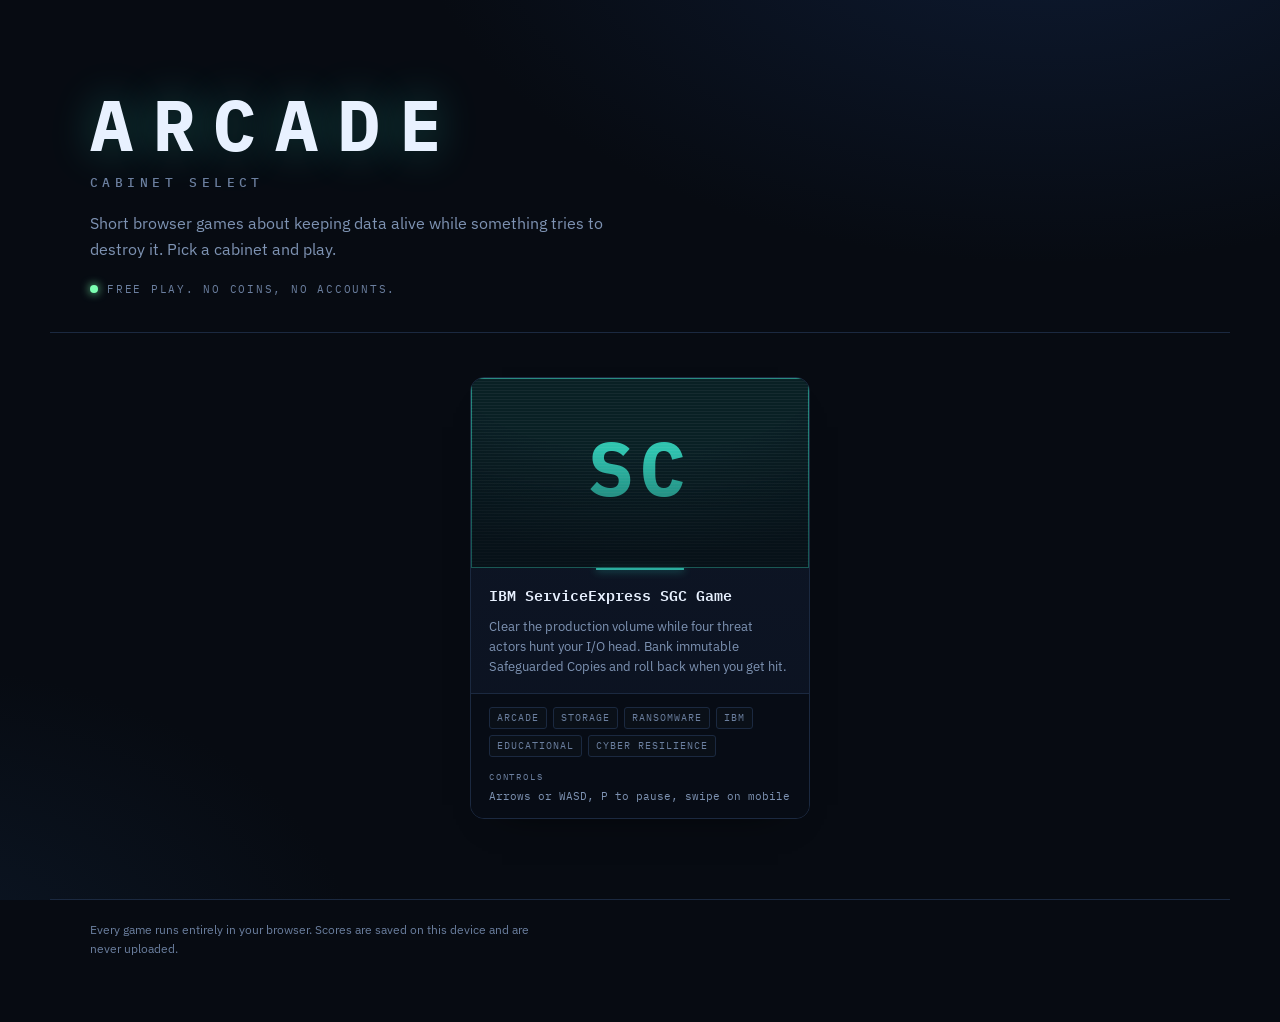
==== index.html @ 9b61ac64 "build: regenerate index.html [skip ci]" ====
<!DOCTYPE html>
<html lang="en">
<head>
<meta charset="utf-8">
<meta name="viewport" content="width=device-width, initial-scale=1">
<title>Arcade</title>
<meta name="description" content="Playable browser games. Built for fun, mostly about storage.">
<link rel="preconnect" href="https://fonts.googleapis.com">
<link rel="preconnect" href="https://fonts.gstatic.com" crossorigin>
<link href="https://fonts.googleapis.com/css2?family=IBM+Plex+Mono:wght@400;500;600;700&family=IBM+Plex+Sans:wght@400;500;600;700&display=swap" rel="stylesheet">
<link rel="stylesheet" href="assets/css/arcade.css">
</head>
<body>
<header class="site-head">
  <h1>Arcade <span class="dim">Cabinet select</span></h1>
  <p class="lede">Short browser games about keeping data alive while something tries to destroy it. Pick a cabinet and play.</p>
  <p class="status"><span class="led" aria-hidden="true"></span>Free play. No coins, no accounts.</p>
</header>

<main>
  <!-- BEGIN GENERATED GAMES -->
<ul class="grid" role="list">
<li class="card" style="--accent:#36e0c8">
  <a class="card-link" href="games/safeguarded-copy/">
    <span class="art"><svg class="tile" viewBox="0 0 320 180" preserveAspectRatio="xMidYMid slice" role="img" aria-hidden="true"><rect width="320" height="180" fill="#36e0c8" fill-opacity="0.10"/><rect x="0.5" y="0.5" width="319" height="179" fill="none" stroke="#36e0c8" stroke-opacity="0.40"/><text x="160" y="112" text-anchor="middle" font-size="72" font-weight="700" font-family="IBM Plex Mono, ui-monospace, monospace" letter-spacing="6" fill="#36e0c8" fill-opacity="0.85">SC</text></svg></span>
    <span class="card-body">
      <h2 class="card-title">IBM ServiceExpress SGC Game</h2>
      <span class="blurb">Clear the production volume while four threat actors hunt your I/O head. Bank immutable Safeguarded Copies and roll back when you get hit.</span>
    </span>
  </a>
  <ul class="chips" role="list"><li class="chip">arcade</li><li class="chip">storage</li><li class="chip">ransomware</li><li class="chip">IBM</li><li class="chip">educational</li><li class="chip">cyber resilience</li></ul>
  <p class="controls"><span>Controls</span> Arrows or WASD, P to pause, swipe on mobile</p>
</li>
</ul>
<!-- END GENERATED GAMES -->
</main>

<footer class="site-foot">
  <p>Every game runs entirely in your browser. Scores are saved on this device and are never uploaded.</p>
</footer>
</body>
</html>
---- assets/css/arcade.css ----
/* Arcade index: cabinet select.
   Dark machine room, one lit cabinet per game. Shares the Safeguarded Copy
   game's palette and IBM Plex pairing so the index and the games read as one
   property, without copying its layout.

   The card markup is generated by scripts/build_index.py. Class names here are
   a contract with render_card and must not be renamed. Each .card carries its
   own --accent as an inline custom property, which every rule below inherits. */

:root{
  --bg:#070b12;
  --panel:#0e1626;
  --panel-2:#0b1220;
  --deck:#070c15;
  --screen:#060a12;
  --hair:#1b2940;
  --ink:#e8f1ff;
  --muted:#7e93b3;
  /* Lifted off the game's #56688a. That value is fine behind a canvas but the
     index uses this tone for 9px to 12px text, where it fell under 4.5:1. */
  --muted-2:#6b7f9f;

  /* Default accent. Every .card overrides this inline with its own value. */
  --accent:#36e0c8;

  /* Fixed signals that must never depend on a game's accent: a game could
     declare a dark or low contrast colour and the focus ring still has to be
     obvious, so it is pinned. */
  --focus:#7cffb2;
  --live:#7cffb2;
  --glow:#36e0c855;

  --mono:'IBM Plex Mono',ui-monospace,SFMono-Regular,Menlo,Consolas,monospace;
  --sans:'IBM Plex Sans',system-ui,-apple-system,Segoe UI,Roboto,sans-serif;
}

*{box-sizing:border-box}
html{-webkit-text-size-adjust:100%}

body{
  margin:0;
  min-height:100vh;
  background:
    radial-gradient(1100px 640px at 82% -12%, #0e1b33 0%, #0e1b3300 58%),
    radial-gradient(840px 560px at -8% 108%, #0c1726 0%, #0c172600 55%),
    var(--bg);
  background-attachment:fixed;
  background-repeat:no-repeat;
  color:var(--ink);
  font-family:var(--sans);
  -webkit-font-smoothing:antialiased;
}

img,svg{max-width:100%}

/* ---- shared measure ----------------------------------------------------- */
/* Logical longhands so the vertical padding set further down cannot wipe out
   the horizontal gutter. */
.site-head,
main,
.site-foot{
  width:100%;
  margin-inline:auto;
  padding-inline:clamp(18px,4vw,40px);
}

/* 1180px, not 1160px: see the .grid comment below for why the three column
   grid needs the headroom. 1180px also matches the game's own .wrap width,
   so the two pages line up. site-head shares the same measure so the
   marquee, the grid, and the footer all line up on one edge. */
.site-head,
main,
.site-foot{
  max-width:1180px;
}

/* ---- marquee ------------------------------------------------------------ */
.site-head{
  padding-block:clamp(48px,8vw,88px) clamp(26px,3.5vw,36px);
  border-bottom:1px solid var(--hair);
  margin-bottom:clamp(28px,4vw,44px);
}

h1{
  margin:0;
  font-family:var(--mono);
  font-weight:700;
  font-size:clamp(34px,10vw,72px);
  line-height:1;
  letter-spacing:.26em;
  text-transform:uppercase;
  color:var(--ink);
  text-shadow:0 0 44px var(--glow);
}

h1 .dim{
  display:block;
  margin-top:16px;
  font-size:clamp(11px,1.4vw,13px);
  font-weight:500;
  letter-spacing:.34em;
  color:var(--muted-2);
  text-shadow:none;
  overflow-wrap:anywhere;
}

.lede{
  margin:22px 0 0;
  max-width:54ch;
  font-size:clamp(14px,1.6vw,16px);
  line-height:1.6;
  color:var(--muted);
}

.status{
  display:flex;
  align-items:center;
  gap:9px;
  margin:20px 0 0;
  font-family:var(--mono);
  font-size:11px;
  letter-spacing:.16em;
  text-transform:uppercase;
  color:var(--muted-2);
}

.led{
  flex:0 0 auto;
  width:8px;
  height:8px;
  border-radius:50%;
  background:var(--live);
  box-shadow:0 0 10px var(--live);
  animation:pulse 2.4s ease-in-out infinite;
}

@keyframes pulse{50%{opacity:.32}}

/* ---- the rack ----------------------------------------------------------- */
/* auto-fit rather than auto-fill: the repetition count is computed from the
   track's max sizing function, so a 340px max is what makes three columns
   reachable inside 1100px of content (3*340 + 2*28 = 1076, 24px of headroom
   rather than 4px, which is why main's max-width is 1180px and not 1160px).
   auto-fit then collapses the empty tracks, so one game does not sit stranded
   in the first of three phantom columns, and centring keeps the leftover
   space symmetric instead of pooling on one side. Card width is continuous
   as the viewport narrows: it holds at 340px until the container is
   narrower than that, then tracks the container, so there is no snap at any
   breakpoint. min() is what stops the track outgrowing a narrow viewport. */
.grid{
  list-style:none;
  margin:0;
  padding:0;
  display:grid;
  grid-template-columns:repeat(auto-fit,minmax(min(300px,100%),340px));
  justify-content:center;
  gap:clamp(18px,2.4vw,28px);
}

/* ---- one cabinet -------------------------------------------------------- */
.card{
  display:flex;
  flex-direction:column;
  position:relative;
  background:linear-gradient(180deg,var(--panel) 0%,var(--panel-2) 100%);
  border:1px solid var(--hair);
  border-radius:14px;
  overflow:hidden;
  box-shadow:0 18px 40px -32px #000;
  transition:border-color .3s ease, box-shadow .3s ease;
}

/* Powered on: the frame takes the game's own colour and light pools under the
   cabinet. This is the per card accent doing the work of telling games apart. */
.card:hover,
.card:focus-within{
  border-color:var(--accent);
  box-shadow:0 26px 55px -30px #000, 0 16px 46px -26px var(--accent);
}

.card-link{
  display:flex;
  flex-direction:column;
  margin-bottom:auto;   /* pins the control deck to the base of the cabinet */
  color:inherit;
  text-decoration:none;
}

.card-link:focus-visible{
  outline:2px solid var(--focus);
  outline-offset:-4px;
  border-radius:10px;
}

/* Stronger ring drawn outside the card where :has is available. The outline
   above is the guaranteed floor, so nothing here ever removes focus. */
.card:has(.card-link:focus-visible){
  border-color:var(--focus);
  box-shadow:0 0 0 2px var(--focus), 0 26px 55px -30px #000;
}

/* ---- the screen --------------------------------------------------------- */
/* Fixed 16:9 on the container, so an <img> cover and the builder's inline
   <svg> fallback occupy exactly the same box. Adding a screenshot later cannot
   change the card's height. */
.art{
  display:block;
  position:relative;
  aspect-ratio:16 / 9;
  overflow:hidden;
  background:var(--screen);
}

.tile{
  display:block;
  width:100%;
  height:100%;
  object-fit:cover;
}

/* CRT texture: corner vignette plus scanlines, scoped to the screen. */
.art::after{
  content:"";
  position:absolute;
  inset:0;
  z-index:2;
  pointer-events:none;
  background:
    radial-gradient(122% 92% at 50% 0%, transparent 42%, #05081099 100%),
    repeating-linear-gradient(0deg, #ffffff0d 0 1px, transparent 1px 3px);
}

/* Bezel, tinted with the game's accent. */
.art::before{
  content:"";
  position:absolute;
  inset:0;
  z-index:3;
  pointer-events:none;
  box-shadow:inset 0 0 0 1px var(--accent);
  opacity:.22;
  transition:opacity .3s ease;
}

.card:hover .art::before,
.card:focus-within .art::before{opacity:.55}

/* ---- title plate -------------------------------------------------------- */
.card-body{
  display:block;
  position:relative;
  padding:18px 18px 16px;
}

/* The bezel light strip sits on the screen's bottom edge and spreads when the
   cabinet is hovered or focused. This is the one moving part on the page. */
.card-body::before{
  content:"";
  position:absolute;
  top:0;
  left:0;
  right:0;
  height:2px;
  background:var(--accent);
  box-shadow:0 0 16px 0 var(--accent);
  opacity:.75;
  transform:scaleX(.26);
  transform-origin:50% 50%;
  transition:transform .32s cubic-bezier(.2,.7,.2,1), opacity .32s ease;
}

.card:hover .card-body::before,
.card:focus-within .card-body::before{
  transform:scaleX(1);
  opacity:1;
}

.card-title{
  display:block;
  margin:0;
  font-family:var(--mono);
  font-size:15px;
  font-weight:600;
  line-height:1.35;
  color:var(--ink);
  overflow-wrap:anywhere;
}

/* A marker, not a shout: hairline outline and small mono caps. Pinned to
   --muted-2 rather than --accent, the same fixed signal reasoning as --focus
   and --live above: a game's accent can be dark or low contrast, and this
   badge still has to read against the card. */
.badge{
  display:inline-block;
  margin-left:.62em;
  vertical-align:.14em;
  padding:2px 7px;
  border:1px solid currentColor;
  border-radius:999px;
  font-family:var(--mono);
  font-size:9px;
  font-weight:600;
  letter-spacing:.16em;
  text-transform:uppercase;
  color:var(--muted-2);
}

.blurb{
  display:block;
  margin-top:10px;
  font-size:13px;
  line-height:1.55;
  color:var(--muted);
  overflow-wrap:anywhere;
}

/* ---- control deck ------------------------------------------------------- */
/* .chips and .controls are siblings of .card-link, and either can be absent,
   so both carry the deck surface and the pair rule closes the seam. */
.chips,
.controls{
  background:var(--deck);
  border-top:1px solid var(--hair);
  padding:13px 18px;
}

.chips{
  list-style:none;
  margin:0;
  display:flex;
  flex-wrap:wrap;
  gap:6px;
  padding-bottom:11px;
}

.chip{
  padding:3px 7px;
  border:1px solid var(--hair);
  border-radius:3px;
  background:#0a1018;
  font-family:var(--mono);
  font-size:10px;
  line-height:1.4;
  letter-spacing:.1em;
  text-transform:uppercase;
  color:var(--muted-2);
}

.controls{
  margin:0;
  font-family:var(--mono);
  font-size:11px;
  line-height:1.55;
  color:var(--muted);
  overflow-wrap:anywhere;
}

.chips + .controls{
  border-top:0;
  padding-top:2px;
}

/* Silkscreened legend above the key list, the way it reads on a real panel. */
.controls span{
  display:block;
  margin-bottom:4px;
  font-size:9px;
  letter-spacing:.2em;
  text-transform:uppercase;
  color:var(--muted-2);
}

/* ---- vacant rack -------------------------------------------------------- */
/* A fresh clone with no games under games/ lands here. */
.empty{
  margin:0;
  padding:56px 24px;
  border:1px dashed var(--hair);
  border-radius:14px;
  background:linear-gradient(180deg,var(--panel) 0%,var(--panel-2) 100%);
  text-align:center;
  font-family:var(--mono);
  font-size:13px;
  letter-spacing:.14em;
  text-transform:uppercase;
  color:var(--muted);
}

/* ---- footer ------------------------------------------------------------- */
.site-foot{
  margin-top:clamp(44px,7vw,80px);
  padding-block:20px clamp(40px,6vw,64px);
  border-top:1px solid var(--hair);
}

.site-foot p{
  margin:0;
  max-width:64ch;
  font-size:12px;
  line-height:1.6;
  color:var(--muted-2);
}

/* ---- narrow ------------------------------------------------------------- */
@media (max-width:600px){
  h1{letter-spacing:.18em}
  .card-body{padding:16px 15px 14px}
  .chips,
  .controls{padding-left:15px;padding-right:15px}
}

/* ---- reduced motion ----------------------------------------------------- */
/* Every hover and focus change above is a property change, not an animation,
   so dropping the transitions leaves the states intact and instant. */
@media (prefers-reduced-motion:reduce){
  *,
  *::before,
  *::after{
    transition-duration:.01ms !important;
    animation-duration:.01ms !important;
    animation-iteration-count:1 !important;
  }
}
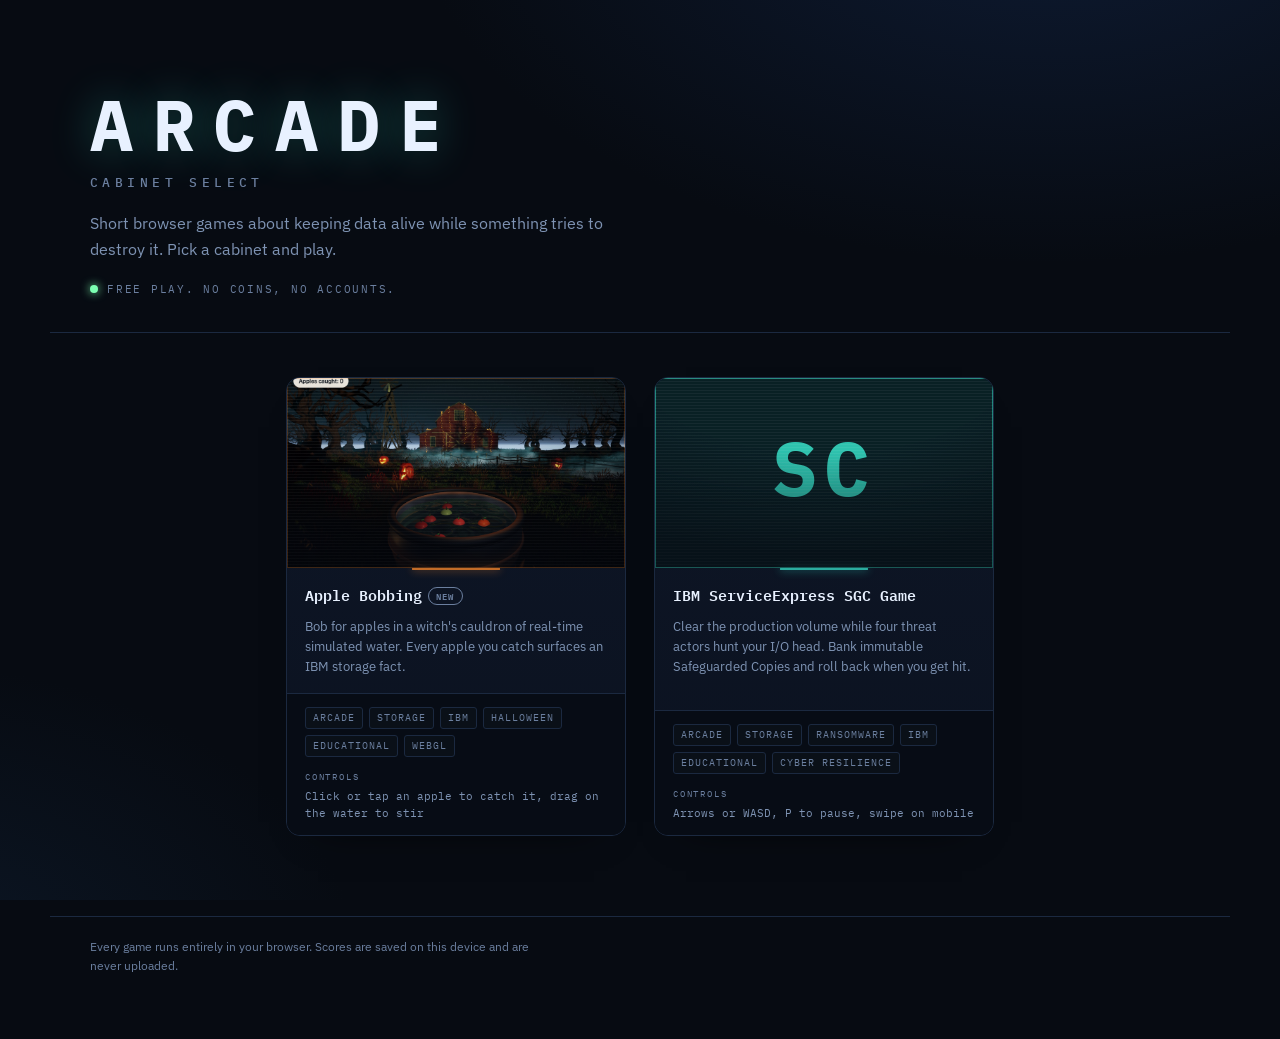
==== commit 96c7db29: "Add Apple Bobbing: cauldron water sim with IBM storage facts Co-Authored-By: Claude Fable 5.1 <norep" ====
--- a/index.html
+++ b/index.html
@@ -20,6 +20,17 @@
 <main>
   <!-- BEGIN GENERATED GAMES -->
 <ul class="grid" role="list">
+<li class="card" style="--accent:#ff8a2a">
+  <a class="card-link" href="games/apple-bobbing/">
+    <span class="art"><img class="tile" src="games/apple-bobbing/cover.png" alt="" loading="lazy"></span>
+    <span class="card-body">
+      <h2 class="card-title">Apple Bobbing<span class="badge">New</span></h2>
+      <span class="blurb">Bob for apples in a witch&#x27;s cauldron of real-time simulated water. Every apple you catch surfaces an IBM storage fact.</span>
+    </span>
+  </a>
+  <ul class="chips" role="list"><li class="chip">arcade</li><li class="chip">storage</li><li class="chip">IBM</li><li class="chip">halloween</li><li class="chip">educational</li><li class="chip">webgl</li></ul>
+  <p class="controls"><span>Controls</span> Click or tap an apple to catch it, drag on the water to stir</p>
+</li>
 <li class="card" style="--accent:#36e0c8">
   <a class="card-link" href="games/safeguarded-copy/">
     <span class="art"><svg class="tile" viewBox="0 0 320 180" preserveAspectRatio="xMidYMid slice" role="img" aria-hidden="true"><rect width="320" height="180" fill="#36e0c8" fill-opacity="0.10"/><rect x="0.5" y="0.5" width="319" height="179" fill="none" stroke="#36e0c8" stroke-opacity="0.40"/><text x="160" y="112" text-anchor="middle" font-size="72" font-weight="700" font-family="IBM Plex Mono, ui-monospace, monospace" letter-spacing="6" fill="#36e0c8" fill-opacity="0.85">SC</text></svg></span>
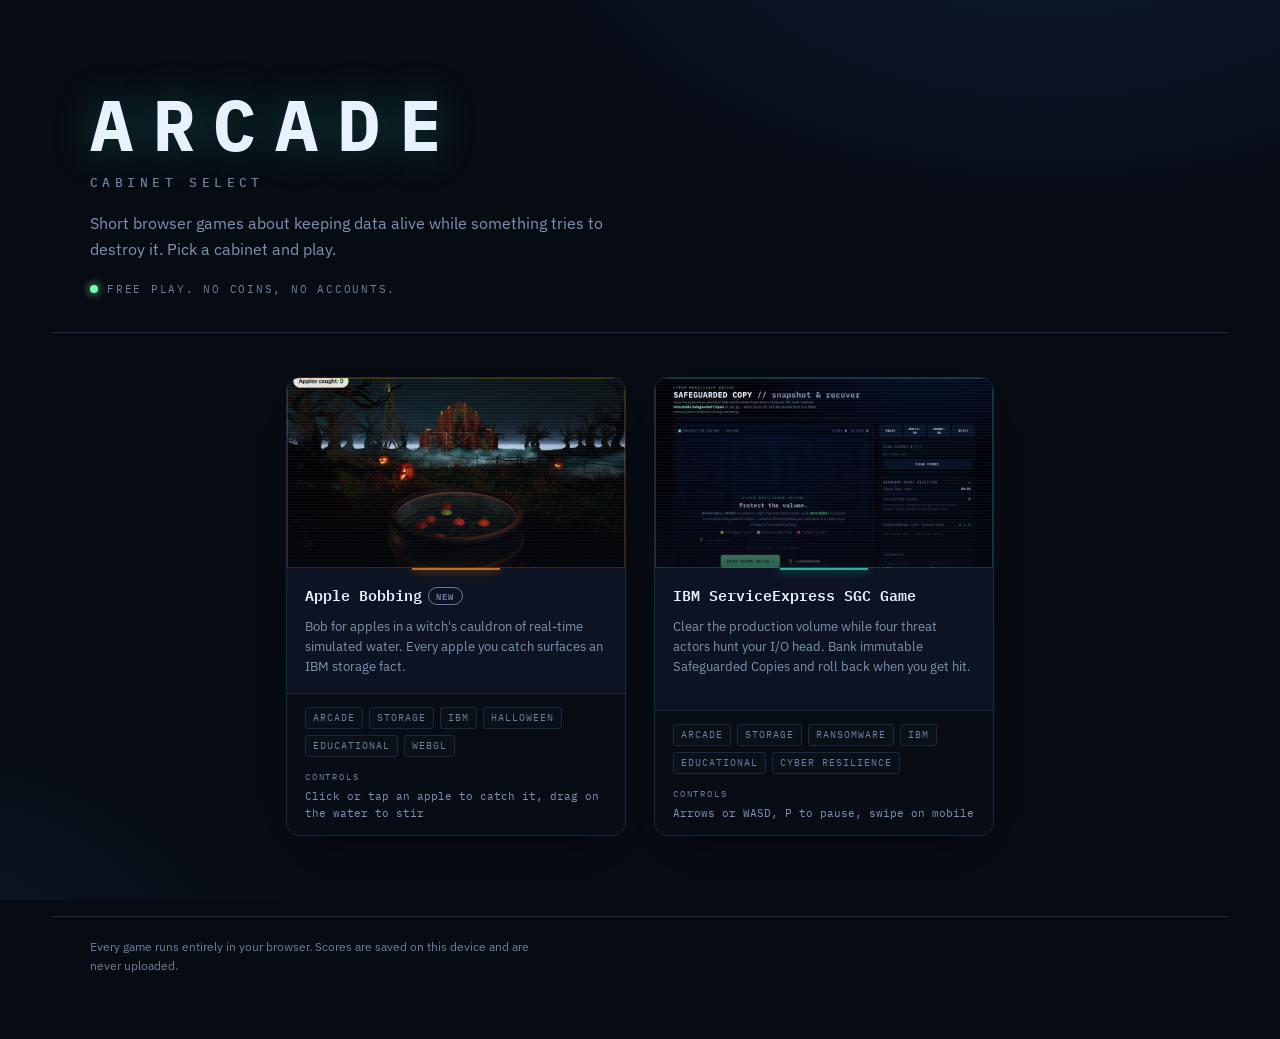
==== commit 7a65d746: "build: regenerate index.html [skip ci]" ====
--- a/index.html
+++ b/index.html
@@ -33,7 +33,7 @@
 </li>
 <li class="card" style="--accent:#36e0c8">
   <a class="card-link" href="games/safeguarded-copy/">
-    <span class="art"><svg class="tile" viewBox="0 0 320 180" preserveAspectRatio="xMidYMid slice" role="img" aria-hidden="true"><rect width="320" height="180" fill="#36e0c8" fill-opacity="0.10"/><rect x="0.5" y="0.5" width="319" height="179" fill="none" stroke="#36e0c8" stroke-opacity="0.40"/><text x="160" y="112" text-anchor="middle" font-size="72" font-weight="700" font-family="IBM Plex Mono, ui-monospace, monospace" letter-spacing="6" fill="#36e0c8" fill-opacity="0.85">SC</text></svg></span>
+    <span class="art"><img class="tile" src="games/safeguarded-copy/cover.png" alt="" loading="lazy"></span>
     <span class="card-body">
       <h2 class="card-title">IBM ServiceExpress SGC Game</h2>
       <span class="blurb">Clear the production volume while four threat actors hunt your I/O head. Bank immutable Safeguarded Copies and roll back when you get hit.</span>
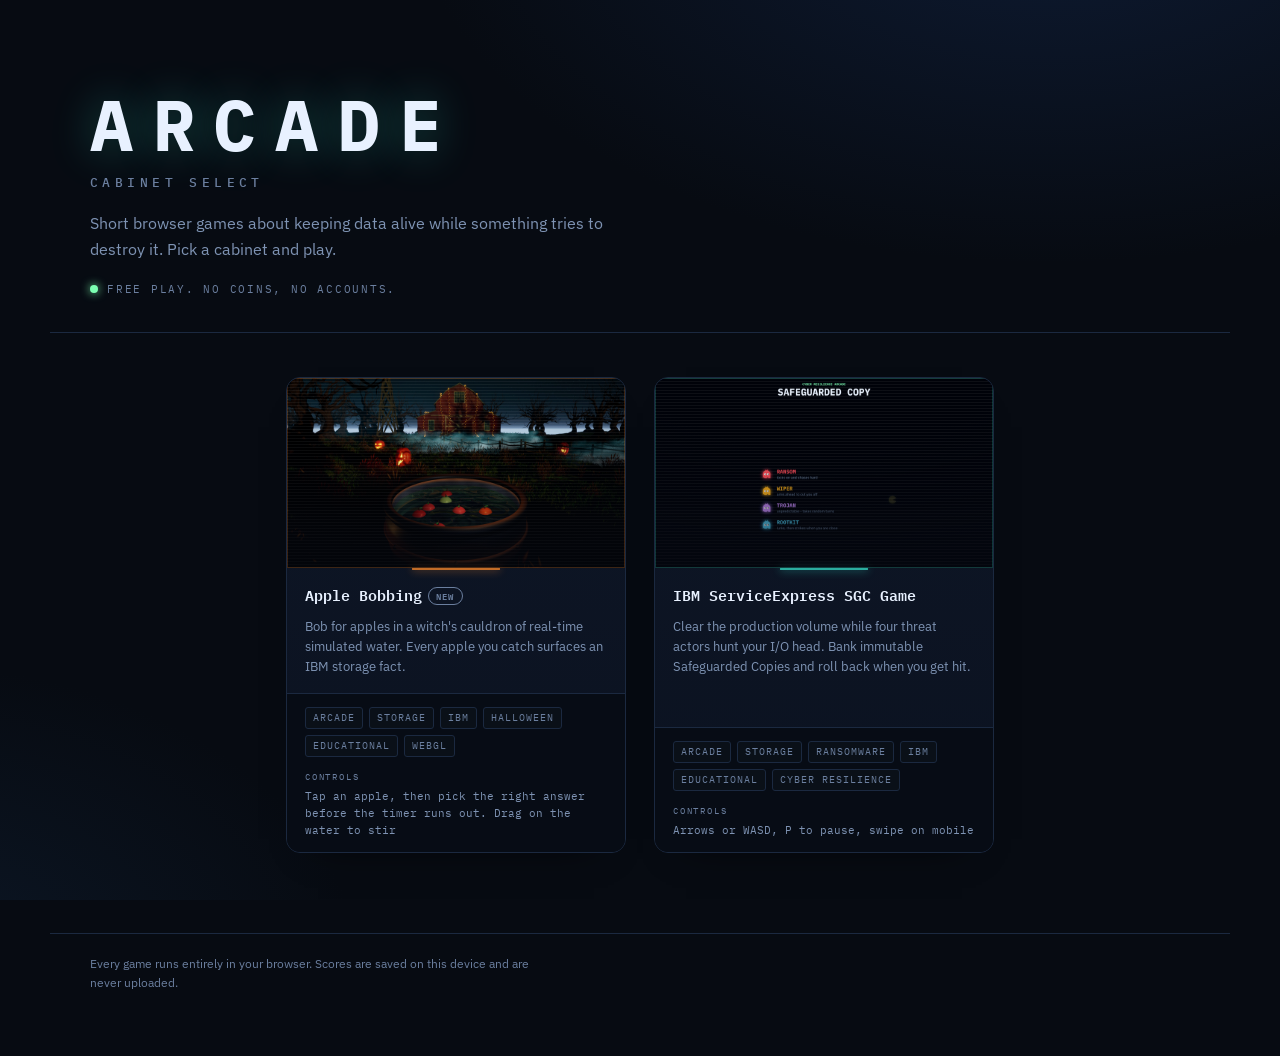
==== commit dec5367d: "Apple Bobbing: quiz gate, Halloween parchment UI, Arcade back link Each apple now asks a timed multi" ====
--- a/index.html
+++ b/index.html
@@ -29,7 +29,7 @@
     </span>
   </a>
   <ul class="chips" role="list"><li class="chip">arcade</li><li class="chip">storage</li><li class="chip">IBM</li><li class="chip">halloween</li><li class="chip">educational</li><li class="chip">webgl</li></ul>
-  <p class="controls"><span>Controls</span> Click or tap an apple to catch it, drag on the water to stir</p>
+  <p class="controls"><span>Controls</span> Tap an apple, then pick the right answer before the timer runs out. Drag on the water to stir</p>
 </li>
 <li class="card" style="--accent:#36e0c8">
   <a class="card-link" href="games/safeguarded-copy/">
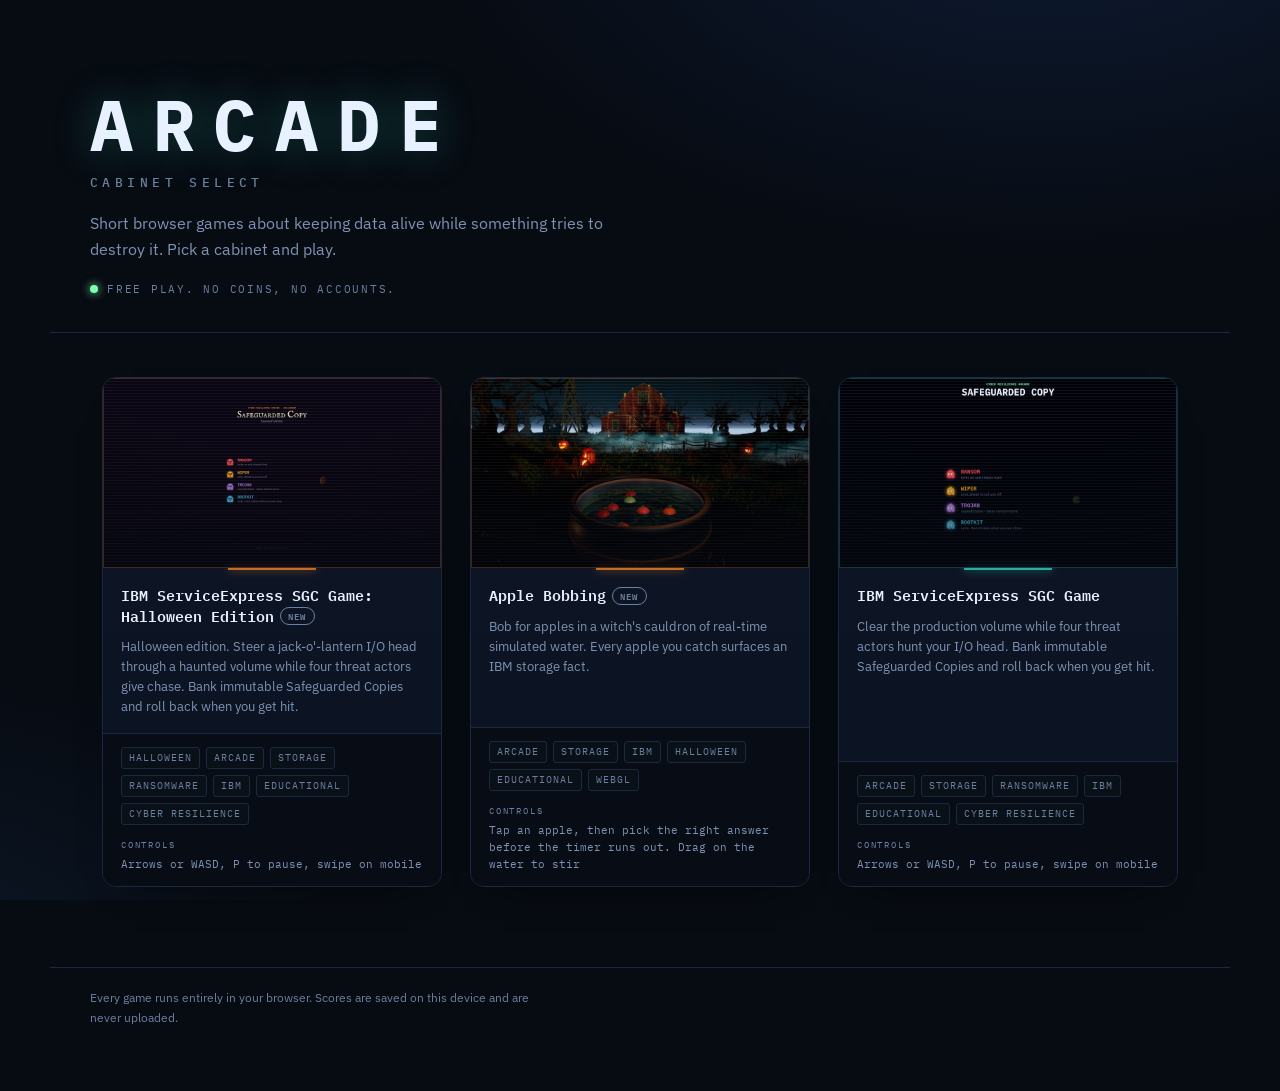
==== commit 8d673345: "build: regenerate index.html [skip ci]" ====
--- a/index.html
+++ b/index.html
@@ -20,6 +20,17 @@
 <main>
   <!-- BEGIN GENERATED GAMES -->
 <ul class="grid" role="list">
+<li class="card" style="--accent:#ff8a2a">
+  <a class="card-link" href="games/safeguarded-copy-halloween/">
+    <span class="art"><img class="tile" src="games/safeguarded-copy-halloween/cover.png" alt="" loading="lazy"></span>
+    <span class="card-body">
+      <h2 class="card-title">IBM ServiceExpress SGC Game: Halloween Edition<span class="badge">New</span></h2>
+      <span class="blurb">Halloween edition. Steer a jack-o&#x27;-lantern I/O head through a haunted volume while four threat actors give chase. Bank immutable Safeguarded Copies and roll back when you get hit.</span>
+    </span>
+  </a>
+  <ul class="chips" role="list"><li class="chip">halloween</li><li class="chip">arcade</li><li class="chip">storage</li><li class="chip">ransomware</li><li class="chip">IBM</li><li class="chip">educational</li><li class="chip">cyber resilience</li></ul>
+  <p class="controls"><span>Controls</span> Arrows or WASD, P to pause, swipe on mobile</p>
+</li>
 <li class="card" style="--accent:#ff8a2a">
   <a class="card-link" href="games/apple-bobbing/">
     <span class="art"><img class="tile" src="games/apple-bobbing/cover.png" alt="" loading="lazy"></span>
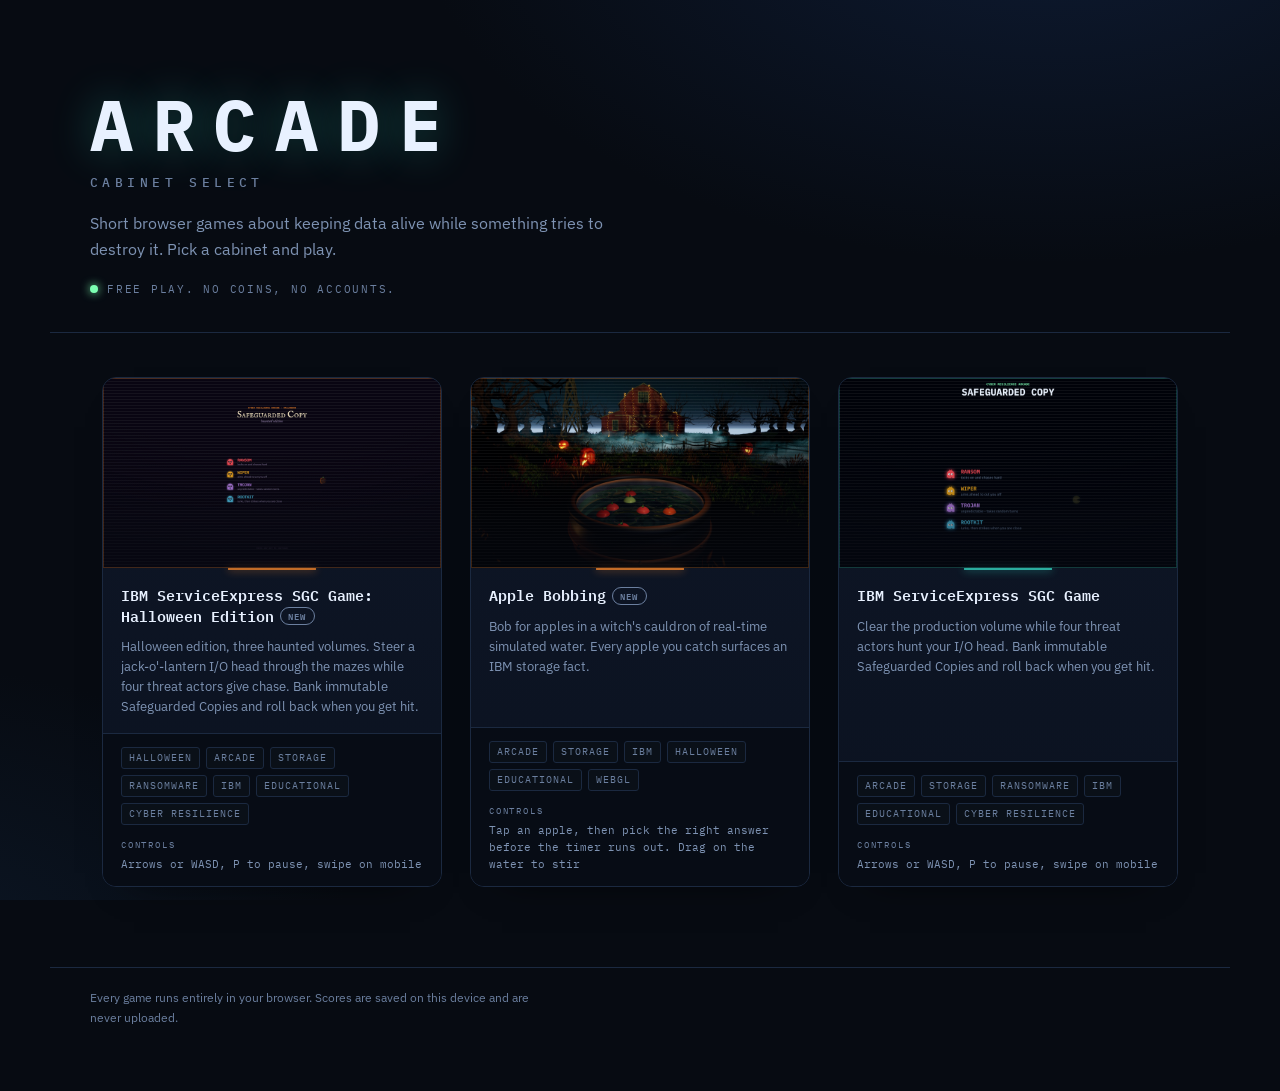
==== commit 4e5fe8fe: "build: regenerate index.html [skip ci]" ====
--- a/index.html
+++ b/index.html
@@ -25,7 +25,7 @@
     <span class="art"><img class="tile" src="games/safeguarded-copy-halloween/cover.png" alt="" loading="lazy"></span>
     <span class="card-body">
       <h2 class="card-title">IBM ServiceExpress SGC Game: Halloween Edition<span class="badge">New</span></h2>
-      <span class="blurb">Halloween edition. Steer a jack-o&#x27;-lantern I/O head through a haunted volume while four threat actors give chase. Bank immutable Safeguarded Copies and roll back when you get hit.</span>
+      <span class="blurb">Halloween edition, three haunted volumes. Steer a jack-o&#x27;-lantern I/O head through the mazes while four threat actors give chase. Bank immutable Safeguarded Copies and roll back when you get hit.</span>
     </span>
   </a>
   <ul class="chips" role="list"><li class="chip">halloween</li><li class="chip">arcade</li><li class="chip">storage</li><li class="chip">ransomware</li><li class="chip">IBM</li><li class="chip">educational</li><li class="chip">cyber resilience</li></ul>
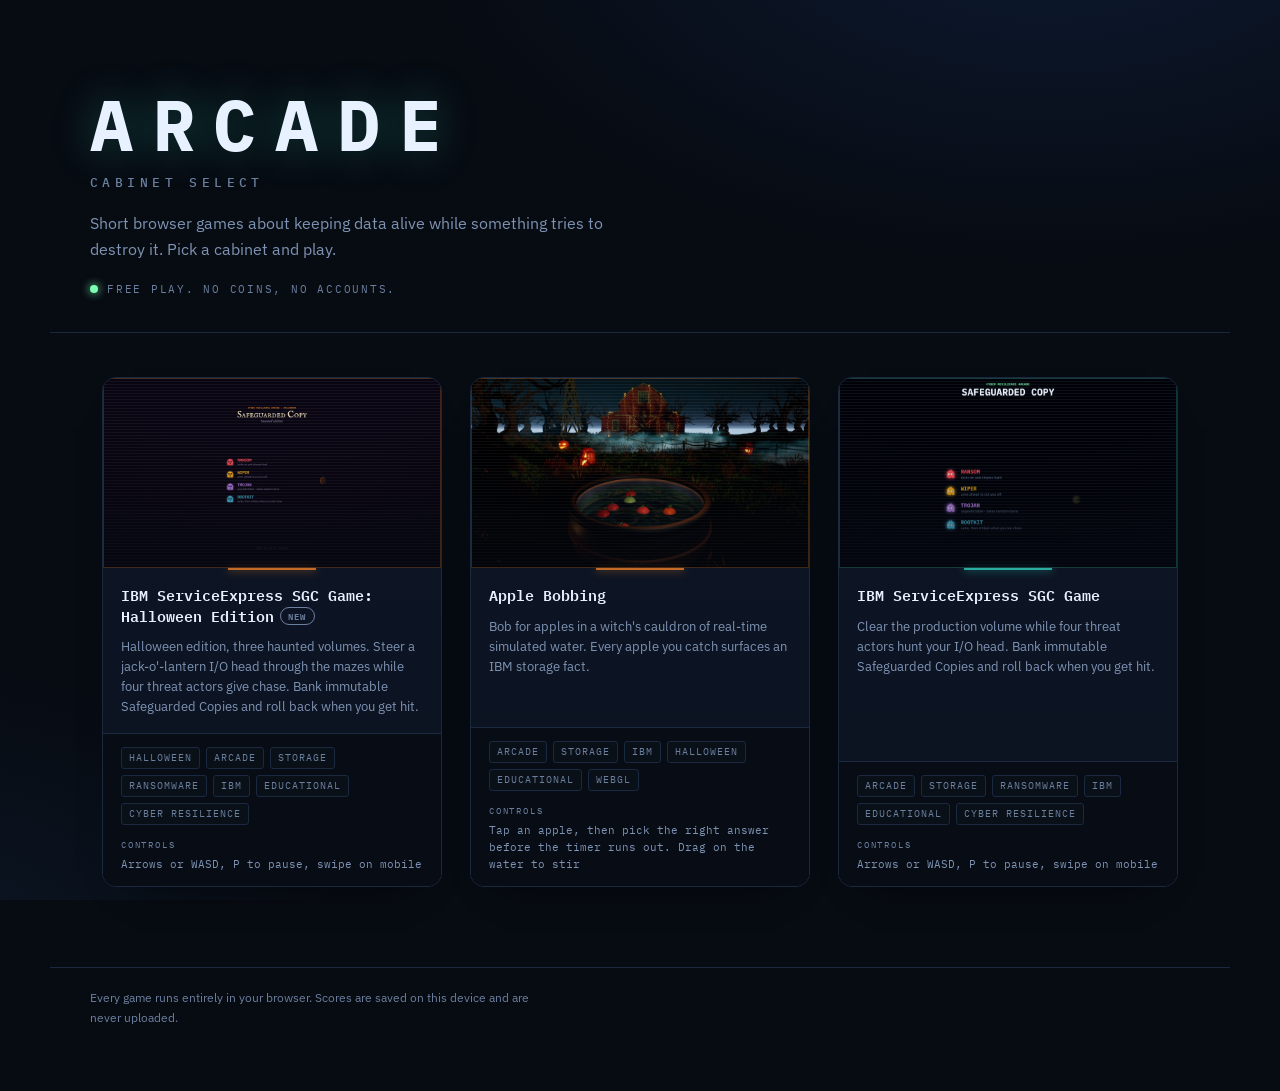
==== commit 81bccf22: "build: regenerate index.html [skip ci]" ====
--- a/index.html
+++ b/index.html
@@ -35,7 +35,7 @@
   <a class="card-link" href="games/apple-bobbing/">
     <span class="art"><img class="tile" src="games/apple-bobbing/cover.png" alt="" loading="lazy"></span>
     <span class="card-body">
-      <h2 class="card-title">Apple Bobbing<span class="badge">New</span></h2>
+      <h2 class="card-title">Apple Bobbing</h2>
       <span class="blurb">Bob for apples in a witch&#x27;s cauldron of real-time simulated water. Every apple you catch surfaces an IBM storage fact.</span>
     </span>
   </a>
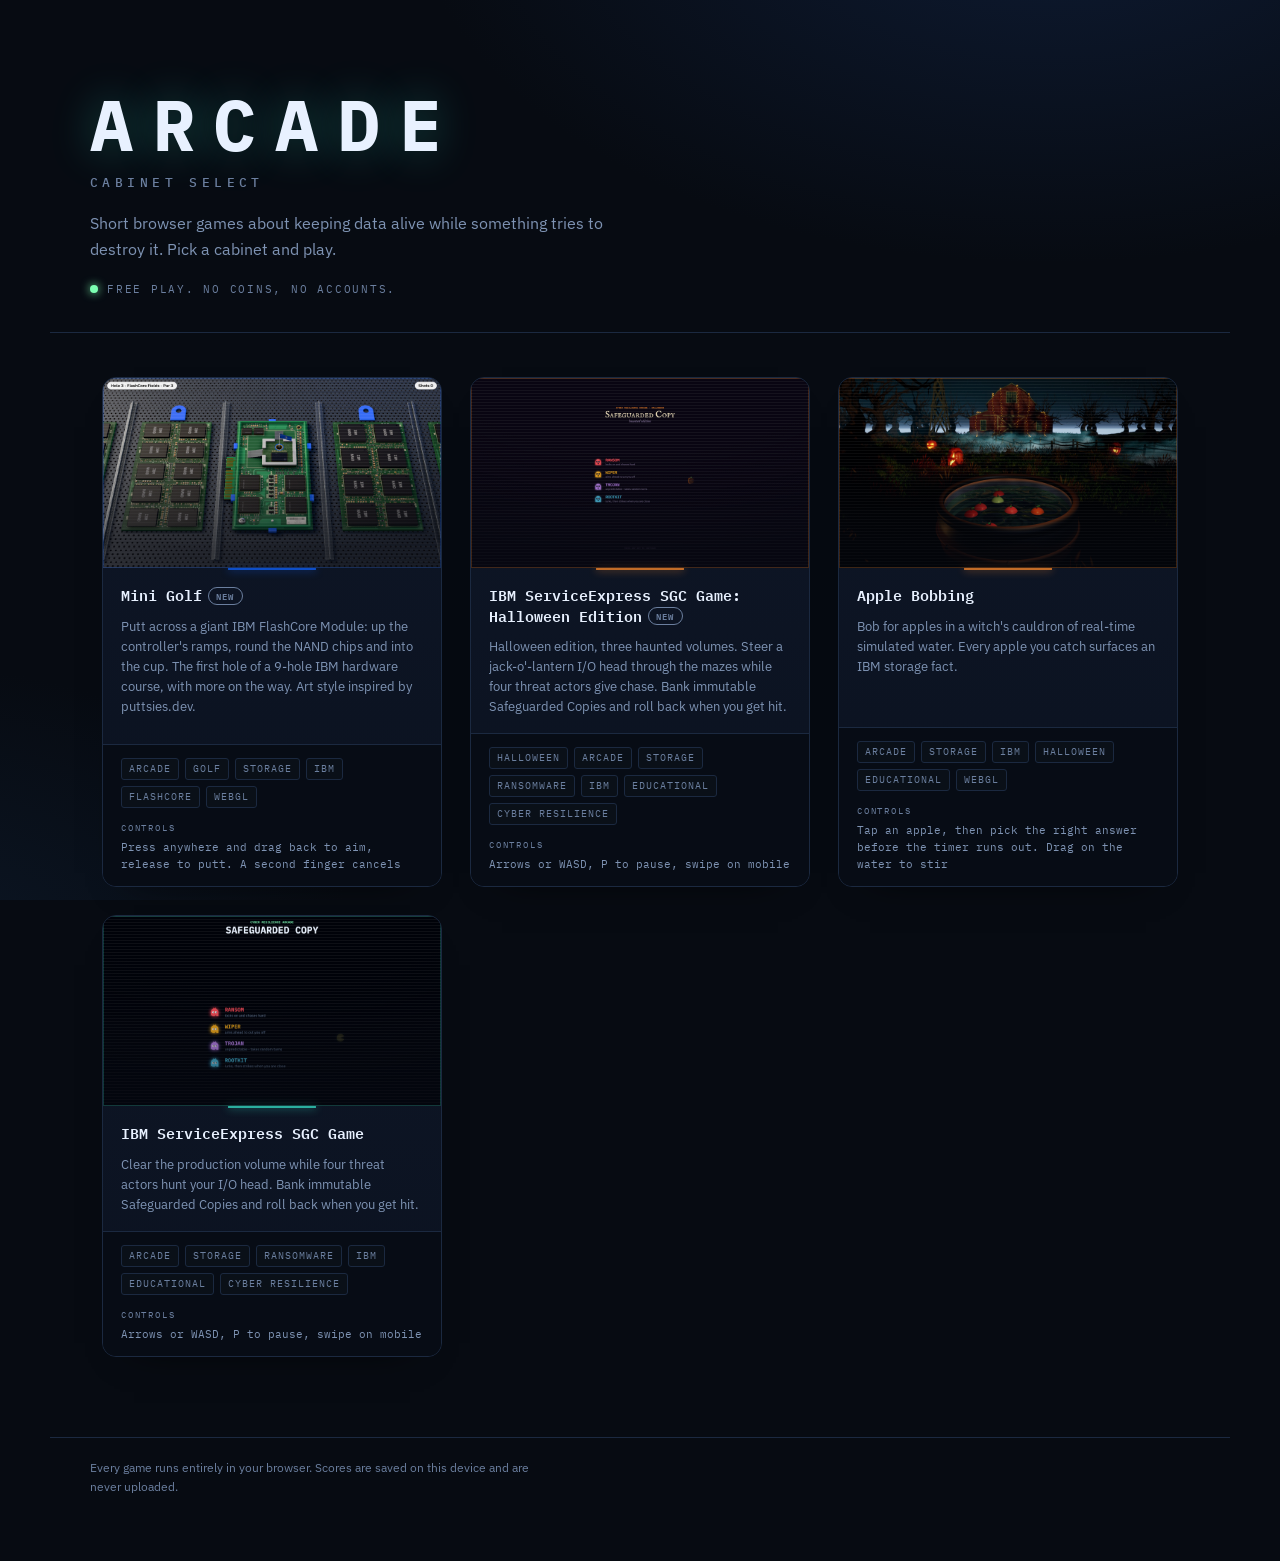
==== commit b58035b0: "build: regenerate index.html [skip ci]" ====
--- a/index.html
+++ b/index.html
@@ -20,6 +20,17 @@
 <main>
   <!-- BEGIN GENERATED GAMES -->
 <ul class="grid" role="list">
+<li class="card" style="--accent:#0f62fe">
+  <a class="card-link" href="games/mini-golf/">
+    <span class="art"><img class="tile" src="games/mini-golf/cover.png" alt="" loading="lazy"></span>
+    <span class="card-body">
+      <h2 class="card-title">Mini Golf<span class="badge">New</span></h2>
+      <span class="blurb">Putt across a giant IBM FlashCore Module: up the controller&#x27;s ramps, round the NAND chips and into the cup. The first hole of a 9-hole IBM hardware course, with more on the way. Art style inspired by puttsies.dev.</span>
+    </span>
+  </a>
+  <ul class="chips" role="list"><li class="chip">arcade</li><li class="chip">golf</li><li class="chip">storage</li><li class="chip">IBM</li><li class="chip">FlashCore</li><li class="chip">webgl</li></ul>
+  <p class="controls"><span>Controls</span> Press anywhere and drag back to aim, release to putt. A second finger cancels</p>
+</li>
 <li class="card" style="--accent:#ff8a2a">
   <a class="card-link" href="games/safeguarded-copy-halloween/">
     <span class="art"><img class="tile" src="games/safeguarded-copy-halloween/cover.png" alt="" loading="lazy"></span>
